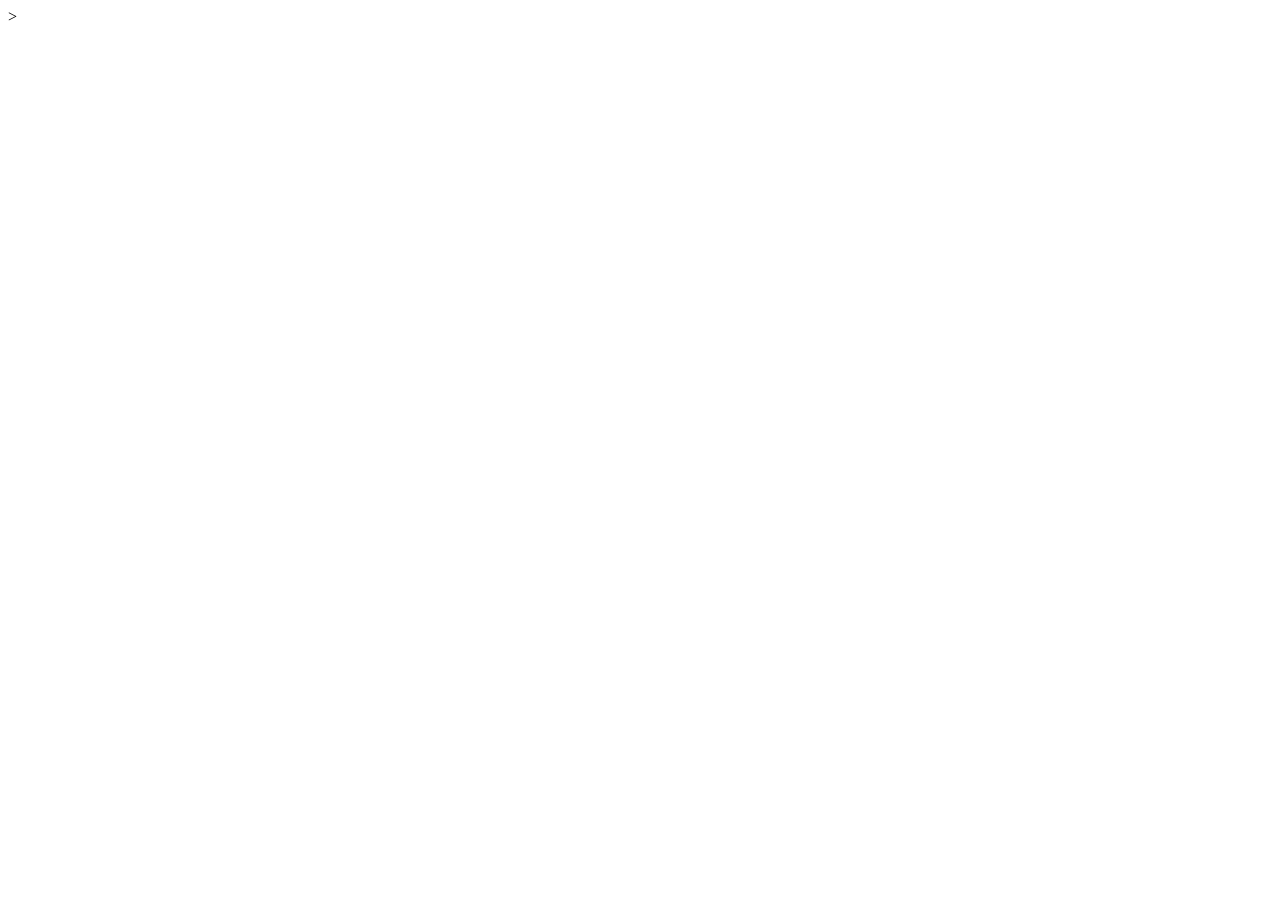
==== Obras.html @ 1e3f7b69 "Inicio" ====
<!DOCTYPE html>
<html lang="es">

<head>
    <meta charset="UTF-8"> 
    <title>Rafael Lozano-Hemmer | Obras</title>

   <link rel="preconnect" href="https://fonts.googleapis.com">
<link rel="preconnect" href="https://fonts.gstatic.com" crossorigin>
<link href="https://fonts.googleapis.com/css2?family=Barlow:ital,wght@0,100;0,200;0,300;0,400;0,500;0,600;0,700;0,800;0,900;1,100;1,200;1,300;1,400;1,500;1,600;1,700;1,800;1,900&display=swap" rel="stylesheet">>

    <link rel="stylesheet" href="css/estilos.css">
</head>

<body>
</body>
</html>
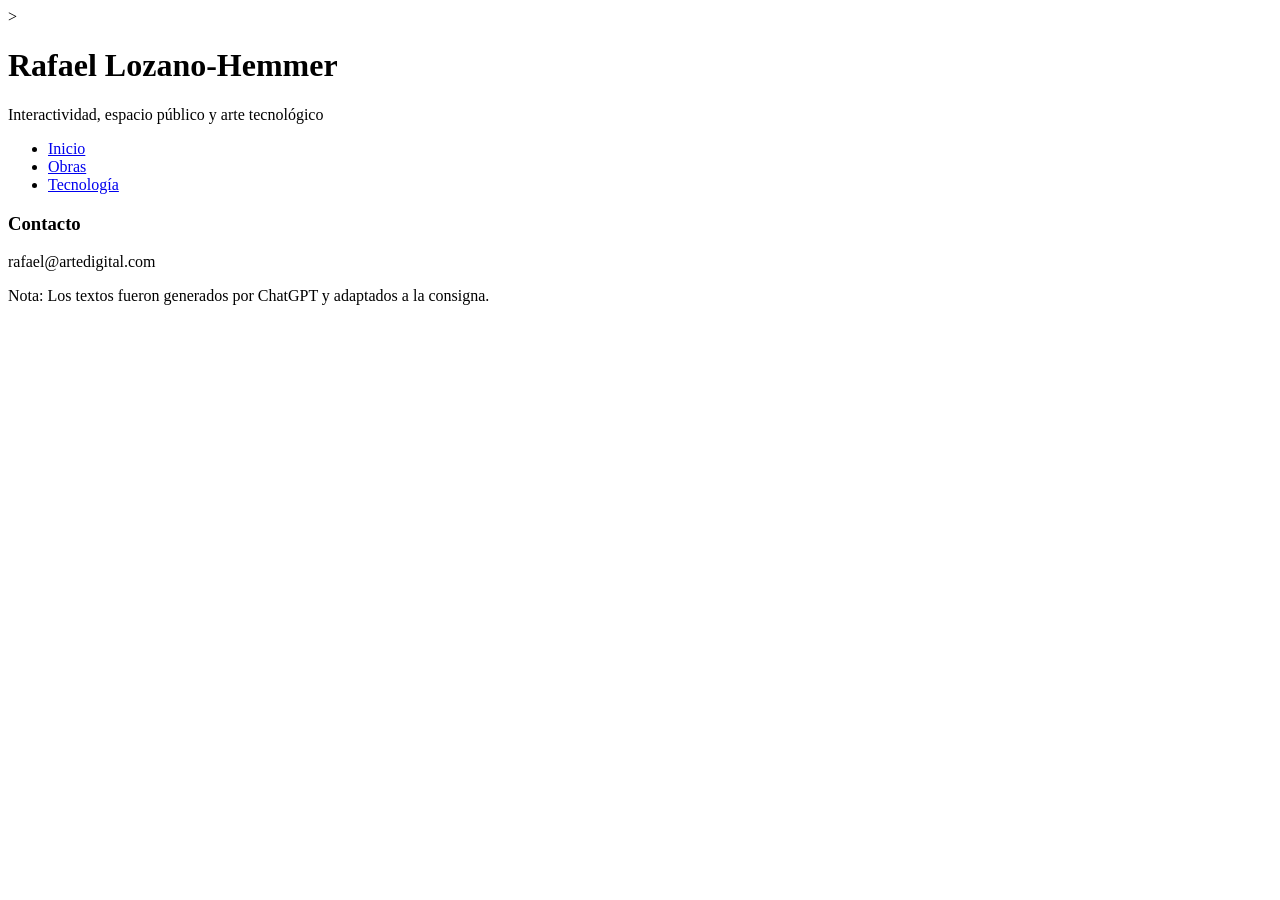
==== commit 351b9f1e: "Estructura HTML" ====
--- a/Obras.html
+++ b/Obras.html
@@ -13,5 +13,51 @@
 </head>
 
 <body>
+    <div class="contenedor">
+
+<header>
+
+<h1>Rafael Lozano-Hemmer</h1>
+
+<p>Interactividad, espacio público y arte tecnológico</p>
+
+</header>
+
+
+<nav>
+
+<ul>
+
+<li><a href="index.html">Inicio</a></li>
+
+<li><a href="obras.html">Obras</a></li>
+
+<li><a href="tecnologia.html">Tecnología</a></li>
+
+</ul>
+
+</nav>
+
+
+<main>
+
+<!-- galería de obras -->
+
+</main>
+
+
+<footer>
+
+<h3>Contacto</h3>
+
+<p>rafael@artedigital.com</p>
+
+<p>
+Nota: Los textos fueron generados por ChatGPT y adaptados a la consigna.
+</p>
+
+</footer>
+
+</div>
 </body>
 </html>
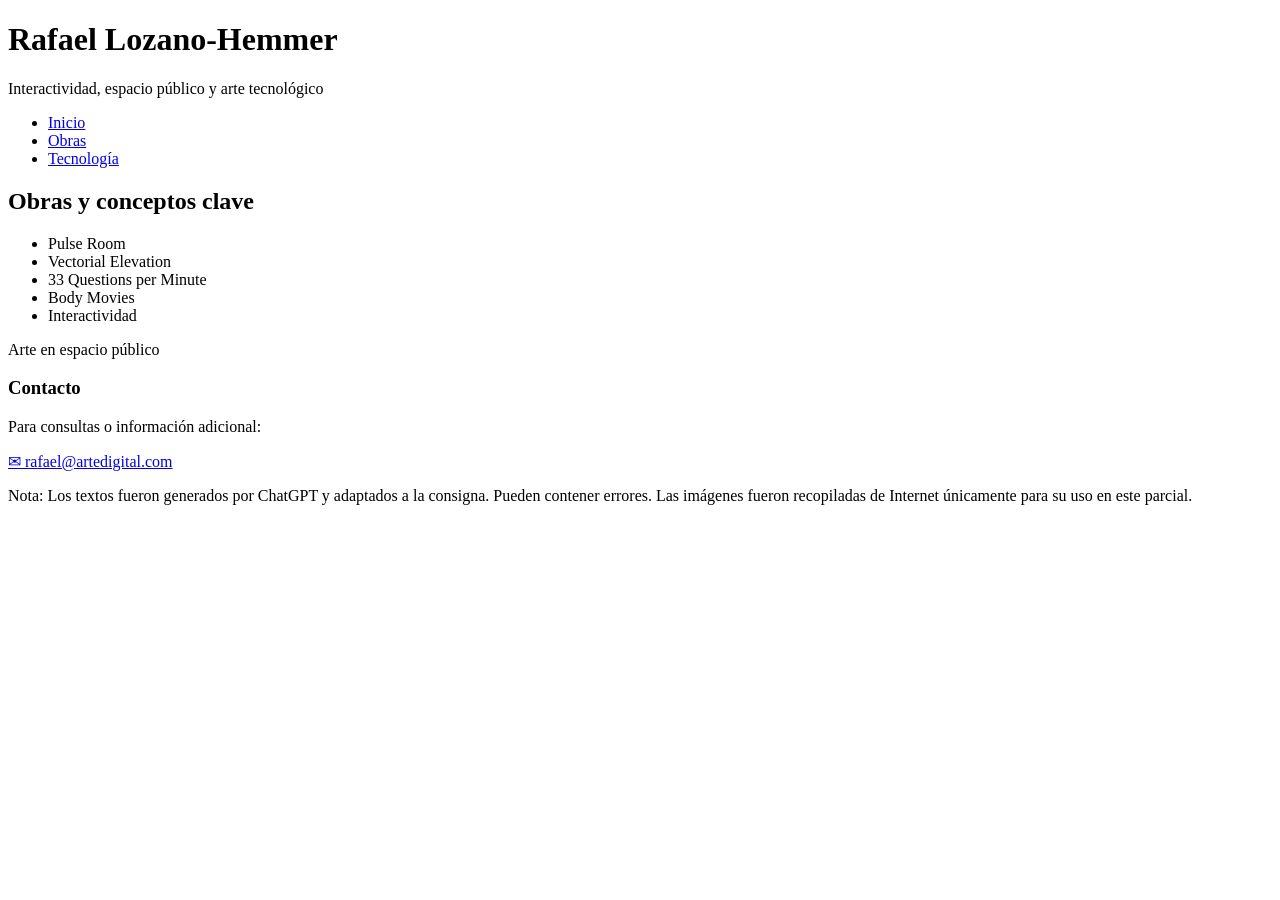
==== commit 1dc988a8: "Cuerpo (HTML Y CSS) guardado 1" ====
--- a/Obras.html
+++ b/Obras.html
@@ -7,7 +7,7 @@
 
    <link rel="preconnect" href="https://fonts.googleapis.com">
 <link rel="preconnect" href="https://fonts.gstatic.com" crossorigin>
-<link href="https://fonts.googleapis.com/css2?family=Barlow:ital,wght@0,100;0,200;0,300;0,400;0,500;0,600;0,700;0,800;0,900;1,100;1,200;1,300;1,400;1,500;1,600;1,700;1,800;1,900&display=swap" rel="stylesheet">>
+<link href="https://fonts.googleapis.com/css2?family=Orbitron:wght@400;700&display=swap" rel="stylesheet">
 
     <link rel="stylesheet" href="css/estilos.css">
 </head>
@@ -40,24 +40,44 @@
 
 
 <main>
+    <section class="caja">
 
-<!-- galería de obras -->
+<h2>Obras y conceptos clave</h2>
 
+<ul>
+    <li>Pulse Room</li>
+    <li>Vectorial Elevation</li>
+    <li>33 Questions per Minute</li>
+    <li>Body Movies</li>
+    <li>Interactividad</li>
+</ul>
+Arte en espacio público
+
+</section> 
 </main>
 
 
 <footer>
 
-<h3>Contacto</h3>
+<div class="contacto">
 
-<p>rafael@artedigital.com</p>
+    <h3>Contacto</h3>
 
-<p>
-Nota: Los textos fueron generados por ChatGPT y adaptados a la consigna.
+    <p>Para consultas o información adicional:</p>
+
+    <a href="mailto:rafael@artedigital.com" class="mail">
+        ✉ rafael@artedigital.com
+    </a>
+
+</div>
+
+
+<p class="nota">
+    Nota: Los textos fueron generados por ChatGPT y adaptados a la consigna. 
+    Pueden contener errores. Las imágenes fueron recopiladas de Internet únicamente para su uso en este parcial.
 </p>
 
 </footer>
-
 </div>
 </body>
 </html>
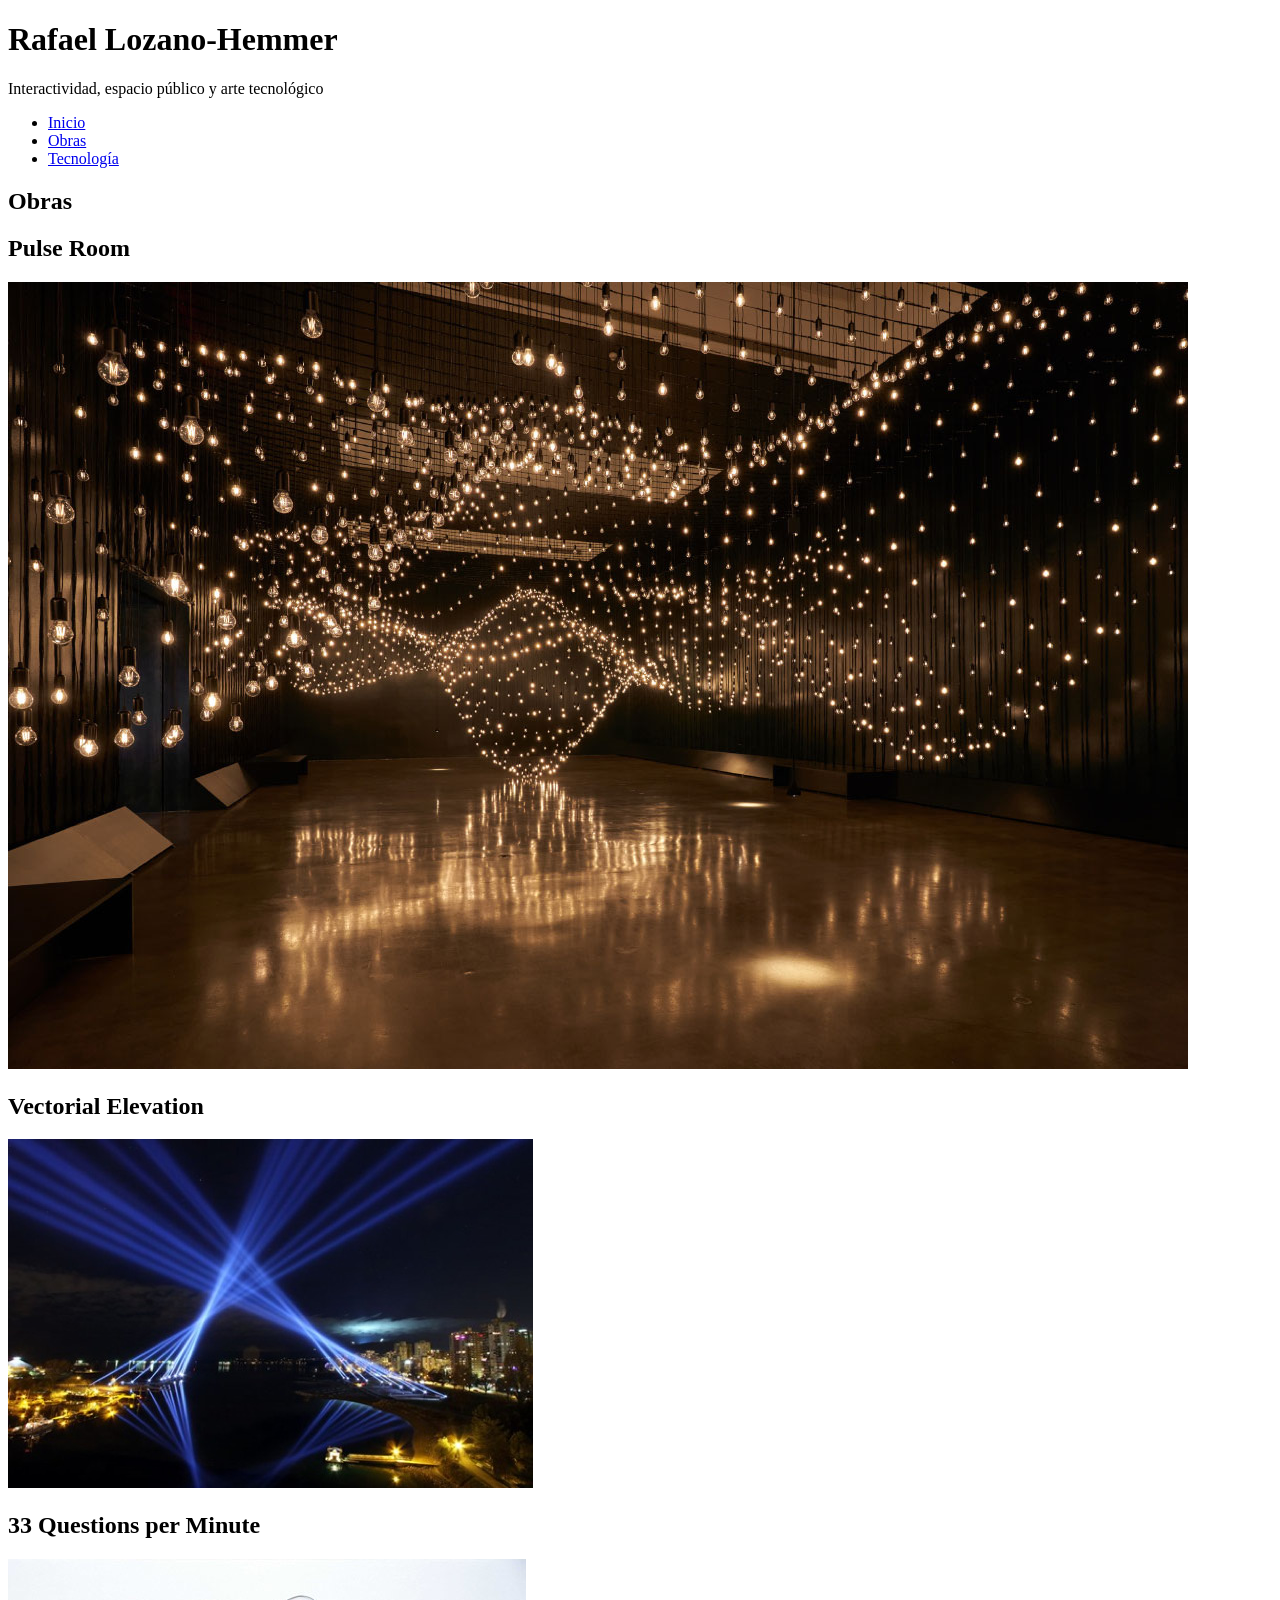
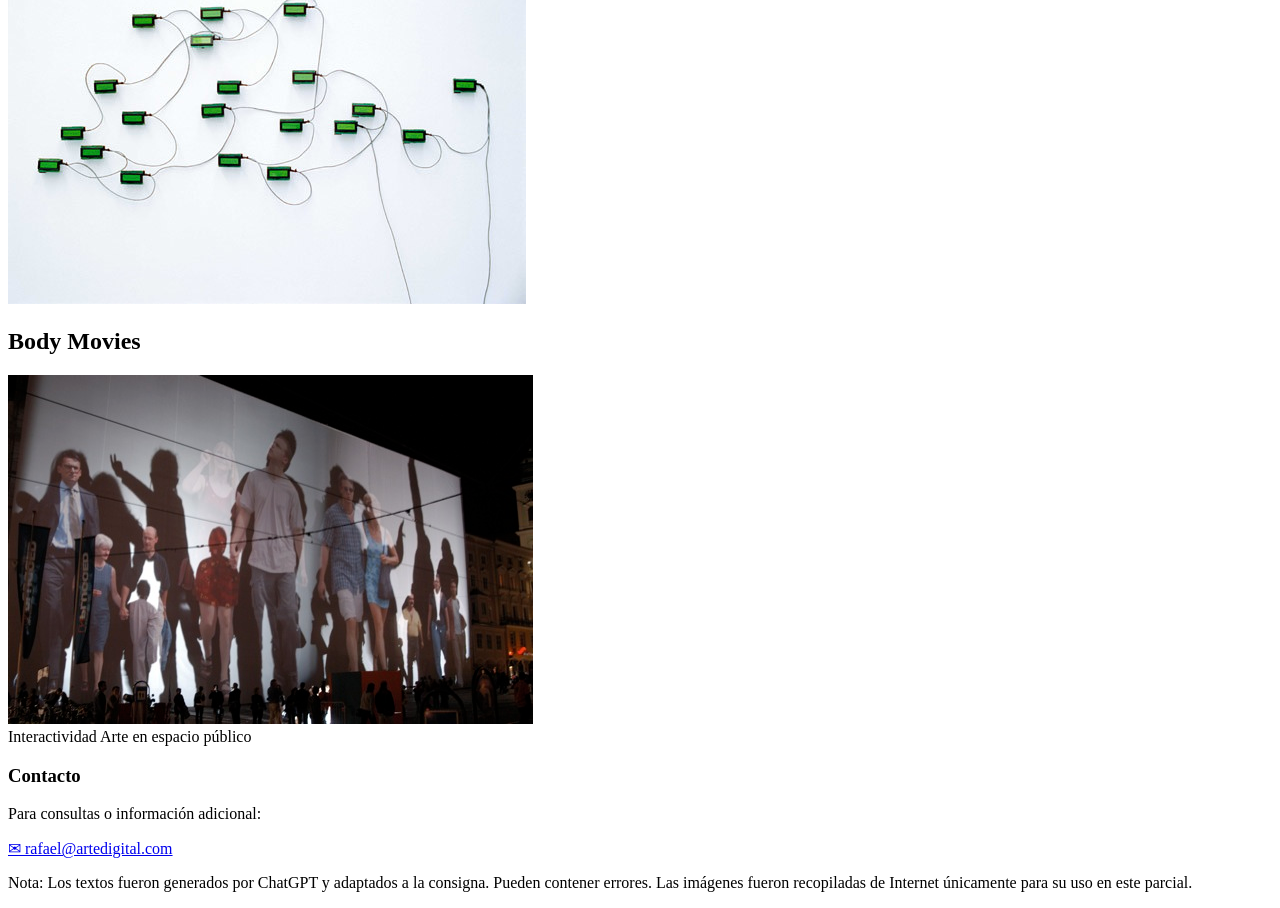
==== commit c89c797e: "IMAGENES Y VIDEO" ====
--- a/Obras.html
+++ b/Obras.html
@@ -42,18 +42,51 @@
 <main>
     <section class="caja">
 
-<h2>Obras y conceptos clave</h2>
+<h2>Obras </h2>
 
-<ul>
-    <li>Pulse Room</li>
-    <li>Vectorial Elevation</li>
-    <li>33 Questions per Minute</li>
-    <li>Body Movies</li>
-    <li>Interactividad</li>
-</ul>
+<section class="galeria-obras">
+
+    <article class="obra">
+
+        <h2>Pulse Room</h2>
+
+        <img src="img/lozano-hemmer-5.jpg" alt="Pulse Room"> <alt="Pulse Room, una instalación con luces colgantes que se iluminan al ritmo del pulso de los visitantes>
+
+    </article>
+
+
+    <article class="obra">
+
+        <h2>Vectorial Elevation</h2>
+
+        <img src="img/lozano-hemmer-6.jpg" alt="Vectorial Elevation"> <alt="Vectorial Elevation, una instalación al aire libre con luces que se elevan y bajan en respuesta a la presencia de las personas>
+
+    </article>
+
+
+    <article class="obra">
+
+        <h2>33 Questions per Minute</h2>
+
+        <img src="img/lozano-hemmer-7.jpg" alt="33 Questions per Minute"> <alt="33 Questions per Minute, una instalación que presenta preguntas formuladas por el público a través de una pantalla interactiva>
+
+    </article>
+
+
+    <article class="obra">
+
+        <h2>Body Movies</h2>
+
+        <img src="img/lozano-hemmer-8.jpg" alt="Body Movies"> <alt="Body Movies, una instalación que utiliza cámaras para grabar y proyectar las imágenes de las personas en tiempo real, creando una película colectiva>
+
+    </article>
+
+</section>
+Interactividad
 Arte en espacio público
 
-</section> 
+    </section>
+
 </main>
 
 
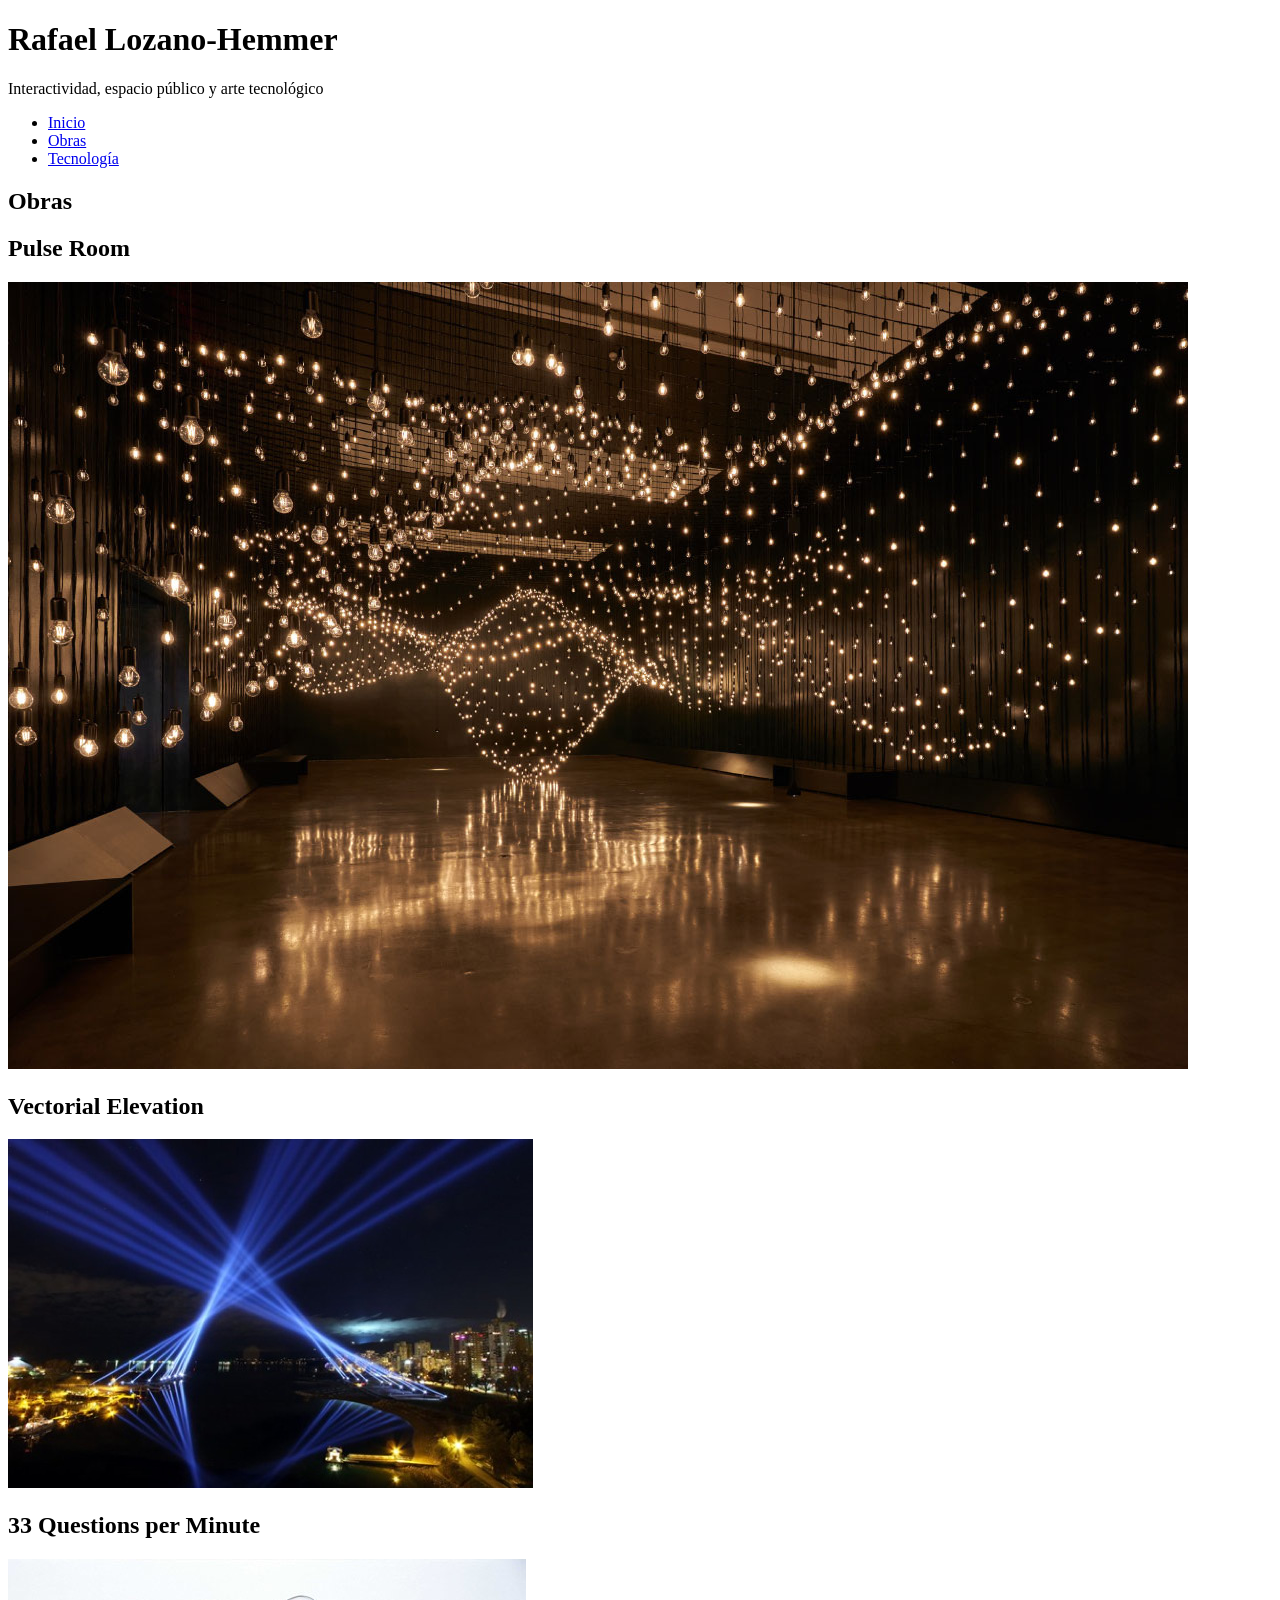
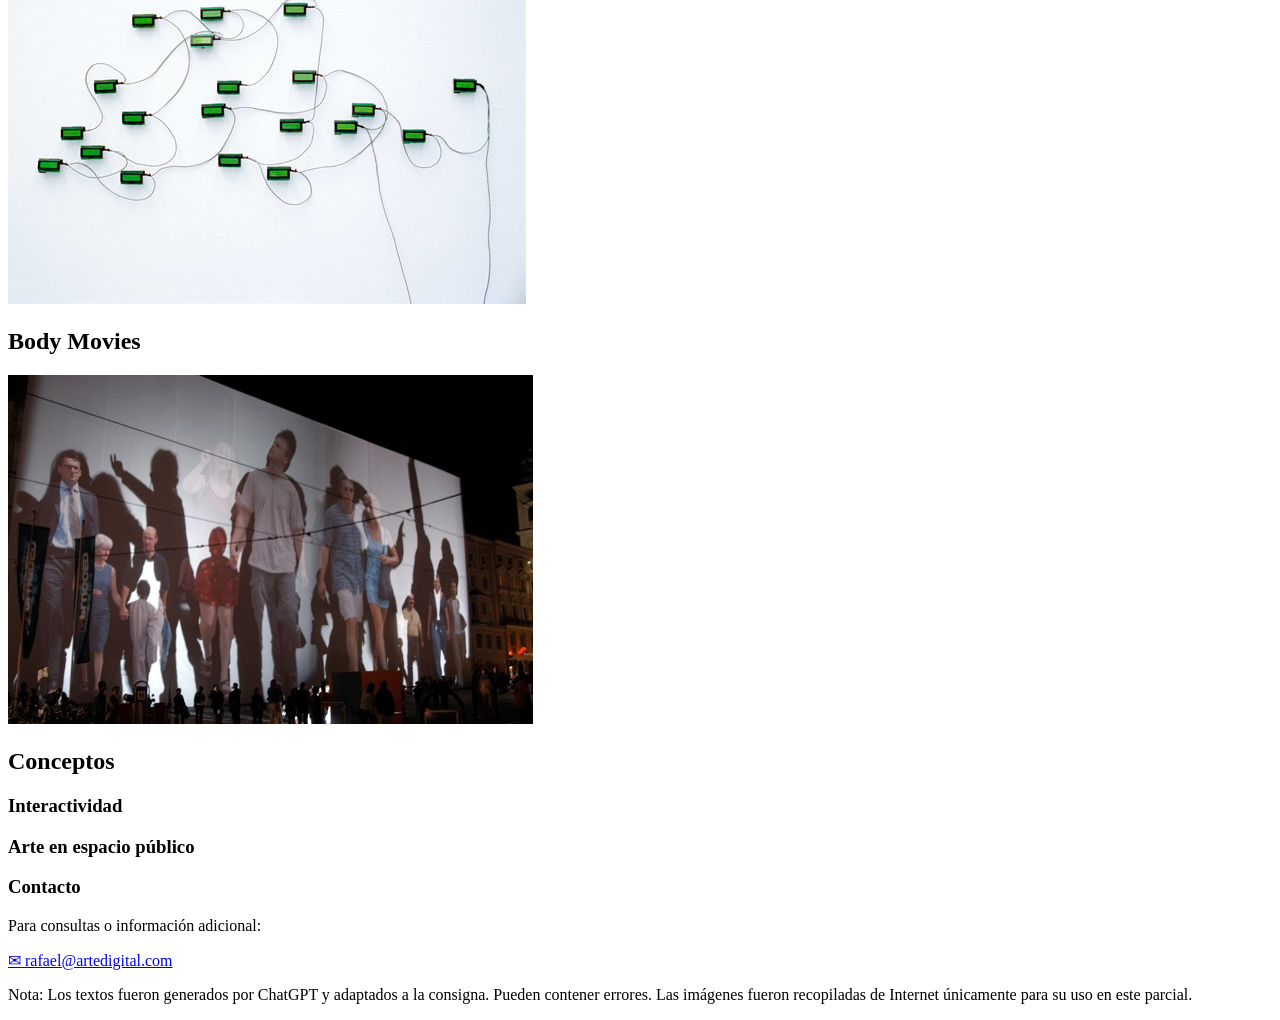
==== commit dc0dda26: "Detalles" ====
--- a/Obras.html
+++ b/Obras.html
@@ -82,10 +82,25 @@
     </article>
 
 </section>
-Interactividad
-Arte en espacio público
 
-    </section>
+<section class="conceptos">
+
+<h2>Conceptos</h2> 
+
+    <div class="concepto">
+
+        <h3>Interactividad</h3>
+
+    </div>
+
+
+    <div class="concepto">
+
+        <h3>Arte en espacio público</h3>
+
+    </div>
+
+</section>
 
 </main>
 
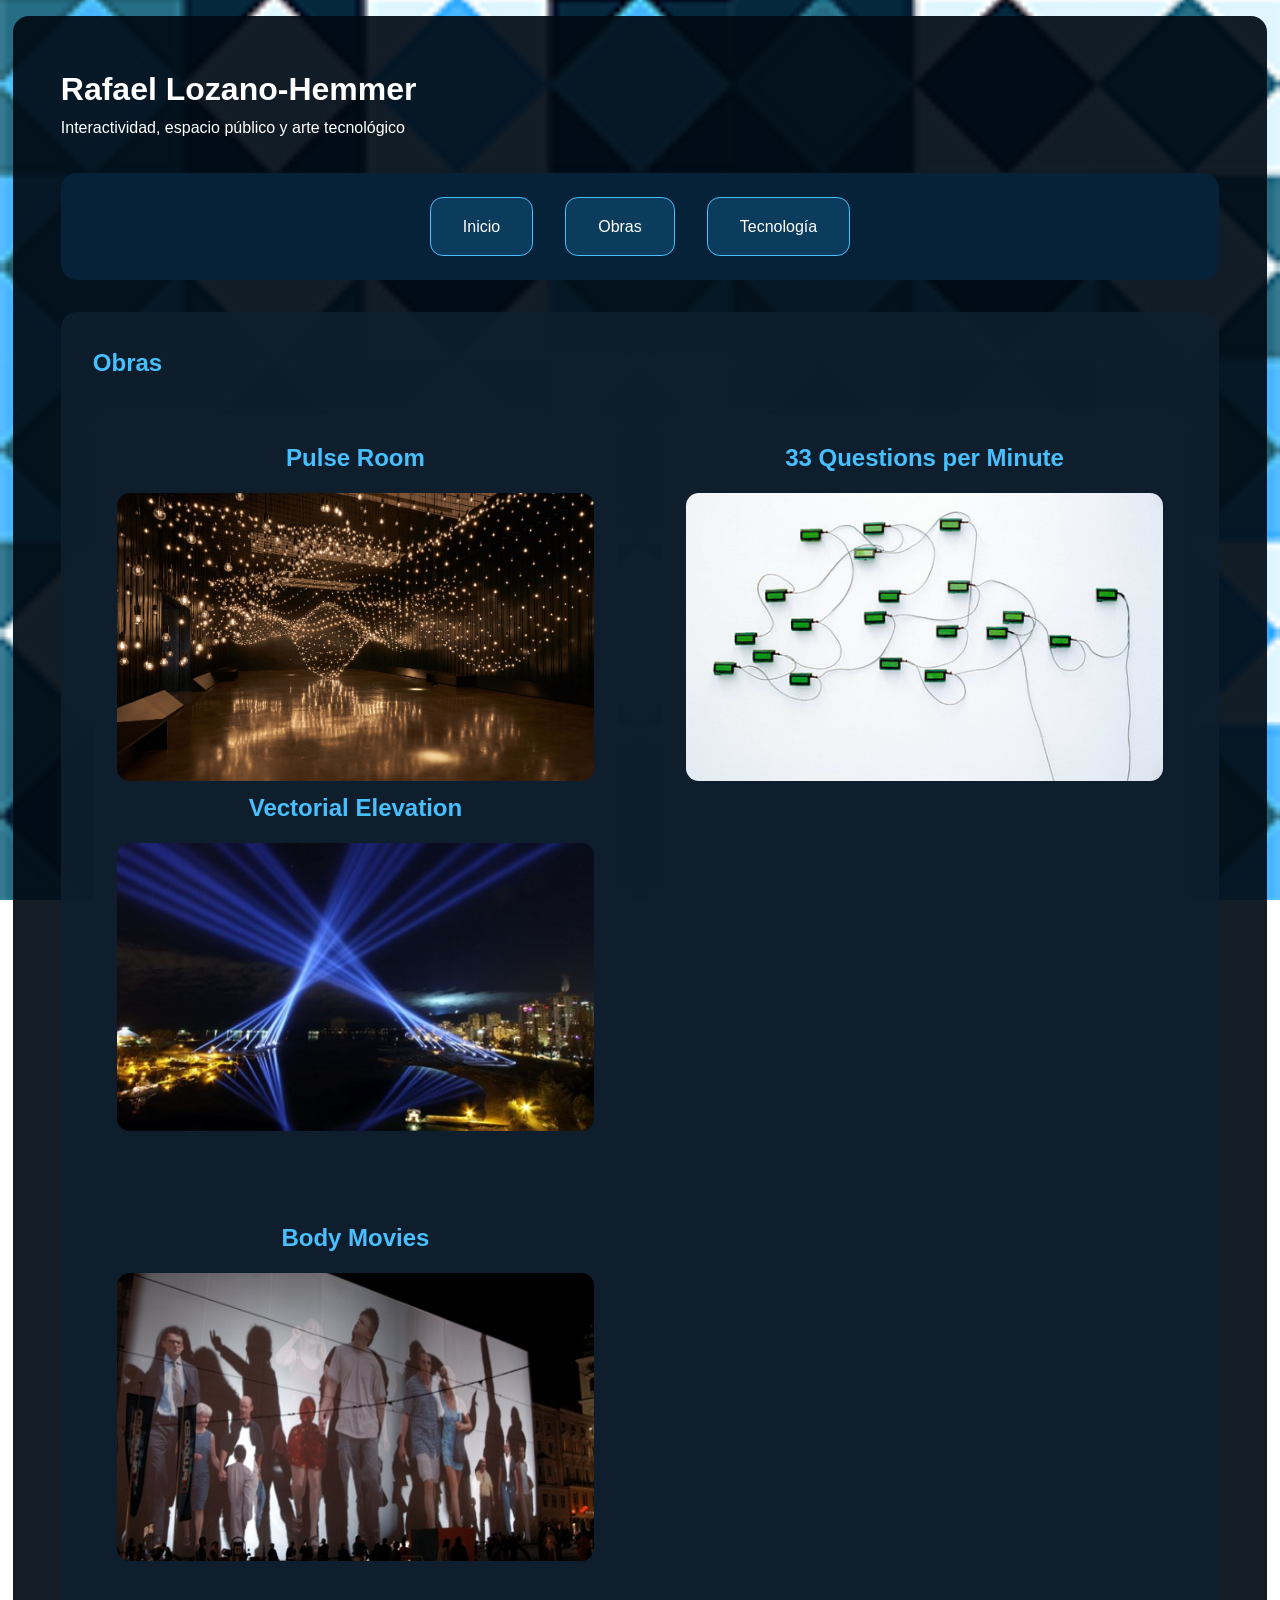
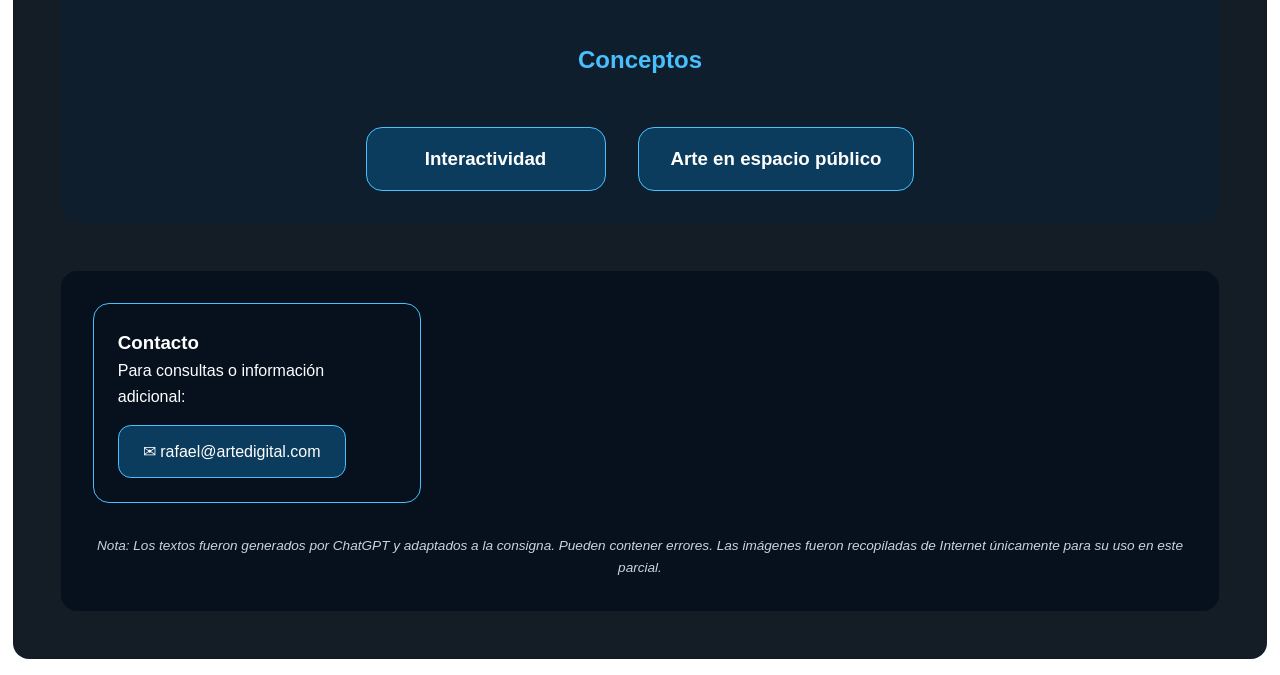
==== commit 48cead8e: "Correcciones" ====
--- a/Obras.html
+++ b/Obras.html
@@ -9,7 +9,7 @@
 <link rel="preconnect" href="https://fonts.gstatic.com" crossorigin>
 <link href="https://fonts.googleapis.com/css2?family=Orbitron:wght@400;700&display=swap" rel="stylesheet">
 
-    <link rel="stylesheet" href="css/estilos.css">
+    <link rel="stylesheet" href="CSS/estilos.css">
 </head>
 
 <body>
@@ -30,9 +30,9 @@
 
 <li><a href="index.html">Inicio</a></li>
 
-<li><a href="obras.html">Obras</a></li>
+<li><a href="Obras.html">Obras</a></li>
 
-<li><a href="tecnologia.html">Tecnología</a></li>
+<li><a href="Tecnologia.html">Tecnología</a></li>
 
 </ul>
 
@@ -50,7 +50,7 @@
 
         <h2>Pulse Room</h2>
 
-        <img src="img/lozano-hemmer-5.jpg" alt="Pulse Room"> <alt="Pulse Room, una instalación con luces colgantes que se iluminan al ritmo del pulso de los visitantes>
+        <img src="img/lozano-hemmer-5.jpg" alt="Pulse Room, una instalación con luces colgantes que se iluminan al ritmo del pulso de los visitantes>
 
     </article>
 
@@ -59,7 +59,7 @@
 
         <h2>Vectorial Elevation</h2>
 
-        <img src="img/lozano-hemmer-6.jpg" alt="Vectorial Elevation"> <alt="Vectorial Elevation, una instalación al aire libre con luces que se elevan y bajan en respuesta a la presencia de las personas>
+        <img src="img/lozano-hemmer-6.jpg" alt="Vectorial Elevation, una instalación al aire libre con luces que se elevan y bajan en respuesta a la presencia de las personas">
 
     </article>
 
@@ -68,7 +68,7 @@
 
         <h2>33 Questions per Minute</h2>
 
-        <img src="img/lozano-hemmer-7.jpg" alt="33 Questions per Minute"> <alt="33 Questions per Minute, una instalación que presenta preguntas formuladas por el público a través de una pantalla interactiva>
+        <img src="img/lozano-hemmer-7.jpg" alt="33 Questions per Minute, una instalación que presenta preguntas formuladas por el público a través de una pantalla interactiva">
 
     </article>
 
@@ -77,7 +77,7 @@
 
         <h2>Body Movies</h2>
 
-        <img src="img/lozano-hemmer-8.jpg" alt="Body Movies"> <alt="Body Movies, una instalación que utiliza cámaras para grabar y proyectar las imágenes de las personas en tiempo real, creando una película colectiva>
+        <img src="img/lozano-hemmer-8.jpg" alt="Body Movies, una instalación que utiliza cámaras para grabar y proyectar las imágenes de las personas en tiempo real, creando una película colectiva">
 
     </article>
 
--- a/CSS/estilos.css
+++ b/CSS/estilos.css
@@ -0,0 +1,532 @@
+
+/* RESET */
+
+*{
+    margin:0;
+    padding:0;
+    box-sizing:border-box;
+}
+
+
+/* ESTILOS GENERALES */
+
+body{
+
+    background-image:url("../img/fondo.png");
+
+    background-size:cover;
+
+    background-position:center;
+
+    background-attachment:fixed;
+
+    font-family:Arial, sans-serif;
+
+    color:white;
+
+    line-height:1.6;
+
+}
+
+.presentacion{
+
+    display:flex;
+
+    align-items:center;
+
+    gap:2rem;
+
+    background-color:rgba(15,30,45,.90);
+
+    padding:2rem;
+
+    border-radius:1rem;
+
+    margin-bottom:2rem;
+
+}
+
+
+.presentacion img{
+
+    width:30%;
+
+    border-radius:1rem;
+
+}
+
+
+.texto-presentacion{
+
+    width:70%;
+
+}
+
+
+.texto-presentacion h2{
+
+    font-family:'Orbitron', sans-serif;
+
+    color:#48bfff;
+
+    margin-bottom:1rem;
+}
+
+
+/* CONTENEDOR PRINCIPAL */
+
+.contenedor{
+
+    width:98%;
+
+    max-width:1600px;
+
+    min-height:95vh;
+
+    margin:1rem auto;
+
+    padding:3rem;
+
+    background-color:rgba(0,10,20,.92);
+
+    border-radius:1rem;
+
+}
+
+/* CAJAS DE CONTENIDO */
+
+.caja{
+
+    background-color:rgba(15,30,45,.90);
+
+    padding:2rem;
+
+    margin-bottom:2rem;
+
+    border-radius:1rem;
+
+}
+
+
+/* TÍTULOS DE CADA CAJA */
+
+.caja h2{
+
+    font-family:'Orbitron', sans-serif;
+
+    color:#48bfff;
+
+    margin-bottom:1rem;
+
+}
+
+
+/* PÁRRAFOS */
+
+.caja p{
+
+    line-height:1.8;
+
+}
+
+
+/* PORTADA INDEX */
+
+.portada{
+
+    position:relative;
+
+    width:100%;
+
+    height:30rem;
+
+    overflow:hidden;
+
+    border-radius:1rem;
+
+    margin-bottom:2rem;
+
+}
+
+
+/* IMAGEN DE FONDO */
+
+.portada img{
+
+    width:100%;
+
+    height:100%;
+
+    object-fit:cover;
+
+}
+
+
+/* CAPA OSCURA PARA LEER EL TEXTO */
+
+.portada::before{
+
+    content:"";
+
+    position:absolute;
+
+    top:0;
+    left:0;
+
+    width:100%;
+    height:100%;
+
+    background:rgba(0,0,0,.45);
+
+}
+
+
+/* TEXTO SOBRE LA IMAGEN */
+
+.titulo-portada{
+
+    position:absolute;
+
+    top:50%;
+    left:50%;
+
+    transform:translate(-50%,-50%);
+
+    text-align:center;
+
+    z-index:2;
+
+    width:80%;
+
+}
+
+
+.titulo-portada h1{
+
+    font-family:'Orbitron', sans-serif;
+
+    font-size:3rem;
+
+    color:white;
+
+    margin-bottom:1rem;
+
+}
+
+
+.titulo-portada p{
+
+    font-size:1.3rem;
+
+}
+
+
+/* CAJA GRANDE DEL MENÚ */
+
+nav{
+
+    width:100%;
+
+    background-color:#062238;
+
+    padding:1.5rem;
+
+    margin:2rem 0;
+
+    border-radius:1rem;
+
+}
+
+
+/* MENÚ HORIZONTAL */
+
+nav ul{
+
+    list-style:none;
+
+    display:flex;
+
+    justify-content:center;
+
+    gap:2rem;
+
+}
+
+
+/* CAJAS INDIVIDUALES */
+
+nav a{
+
+    display:block;
+
+    background-color:#0c3c5d;
+
+    color:white;
+
+    text-decoration:none;
+
+    padding:1rem 2rem;
+
+    border-radius:.8rem;
+
+    border:.1rem solid #48bfff;
+
+    transition:.4s;
+
+}
+
+
+/* EFECTO HOVER */
+
+nav a:hover{
+
+    background-color:#48bfff;
+
+    color:black;
+
+    transform:translateY(-4px);
+
+}
+
+/* VIDEO */
+
+.video{
+
+    background-color:rgba(15,30,45,.90);
+
+    padding:2rem;
+
+    border-radius:1rem;
+
+    margin-top:3rem;
+
+    margin-bottom:2rem;
+
+}
+
+
+.video h2{
+
+    font-family:'Orbitron', sans-serif;
+
+    color:#48bfff;
+
+    margin-bottom:1.5rem;
+
+    text-align:center;
+
+}
+
+
+.video iframe{
+
+    width:100%;
+
+    height:35rem;
+
+    border:none;
+
+    border-radius:1rem;
+}
+
+/* FOOTER */
+
+footer{
+
+    margin-top:3rem;
+
+    padding:2rem;
+
+    background:#06111d;
+
+    border-radius:1rem;
+
+}
+
+
+/* CAJA CONTACTO */
+
+.contacto{
+
+    width:30%;
+
+    min-width:280px;
+
+    padding:1.5rem;
+
+    border:.1rem solid #48bfff;
+
+    border-radius:1rem;
+
+    margin-bottom:2rem;
+
+    text-align:left;
+
+}
+
+
+/* BOTÓN MAIL */
+
+.mail{
+
+    display:inline-block;
+
+    margin-top:1rem;
+
+    text-decoration:none;
+
+    color:white;
+
+    background:#0c3c5d;
+
+    padding:.8rem 1.5rem;
+
+    border-radius:.8rem;
+
+    border:.1rem solid #48bfff;
+
+    transition:.4s;
+
+}
+
+
+/* NOTA AL PIE */
+
+.nota{
+
+    font-style:italic;
+
+    font-size:.85rem;
+
+    color:#c6d5df;
+
+    text-align:center;
+
+}
+
+/* GALERÍA DE OBRAS */
+
+.galeria-obras{
+
+    display:flex;
+
+    flex-wrap:wrap;
+
+    justify-content:space-between;
+
+    gap:2rem;
+
+    margin:2rem 0;
+
+}
+
+
+/* CADA OBRA */
+
+.obra{
+
+    width:48%;
+
+    background-color:rgba(15,30,45,.90);
+
+    padding:1.5rem;
+
+    border-radius:1rem;
+
+    text-align:center;
+
+}
+
+
+.obra h2{
+
+    font-family:'Orbitron', sans-serif;
+
+    color:#48bfff;
+
+    margin-bottom:1rem;
+
+}
+
+
+.obra img{
+
+    width:100%;
+
+    height:18rem;
+
+    object-fit:cover;
+
+    border-radius:.8rem;
+
+    transition:.4s;
+
+}
+
+
+.obra img:hover{
+
+    transform:scale(1.03);
+
+}
+
+/* CONCEPTOS */
+
+.conceptos{
+
+    display:flex;
+
+    justify-content:center;
+
+    align-items:center;
+
+    flex-wrap:wrap;
+
+    gap:2rem;
+
+    margin-top:3rem;
+
+}
+
+
+/* TÍTULO */
+
+.conceptos h2{
+
+    width:100%;
+
+    text-align:center;
+
+    font-family:'Orbitron', sans-serif;
+
+    color:#48bfff;
+
+    margin-bottom:1rem;
+
+}
+
+
+/* CAJAS */
+
+.concepto{
+
+    background-color:#0c3c5d;
+
+    border:.1rem solid #48bfff;
+
+    border-radius:1rem;
+
+    padding:1rem 2rem;
+
+    min-width:15rem;
+
+    text-align:center;
+
+}
+
+
+.concepto h3{
+
+    color:white;
+
+}
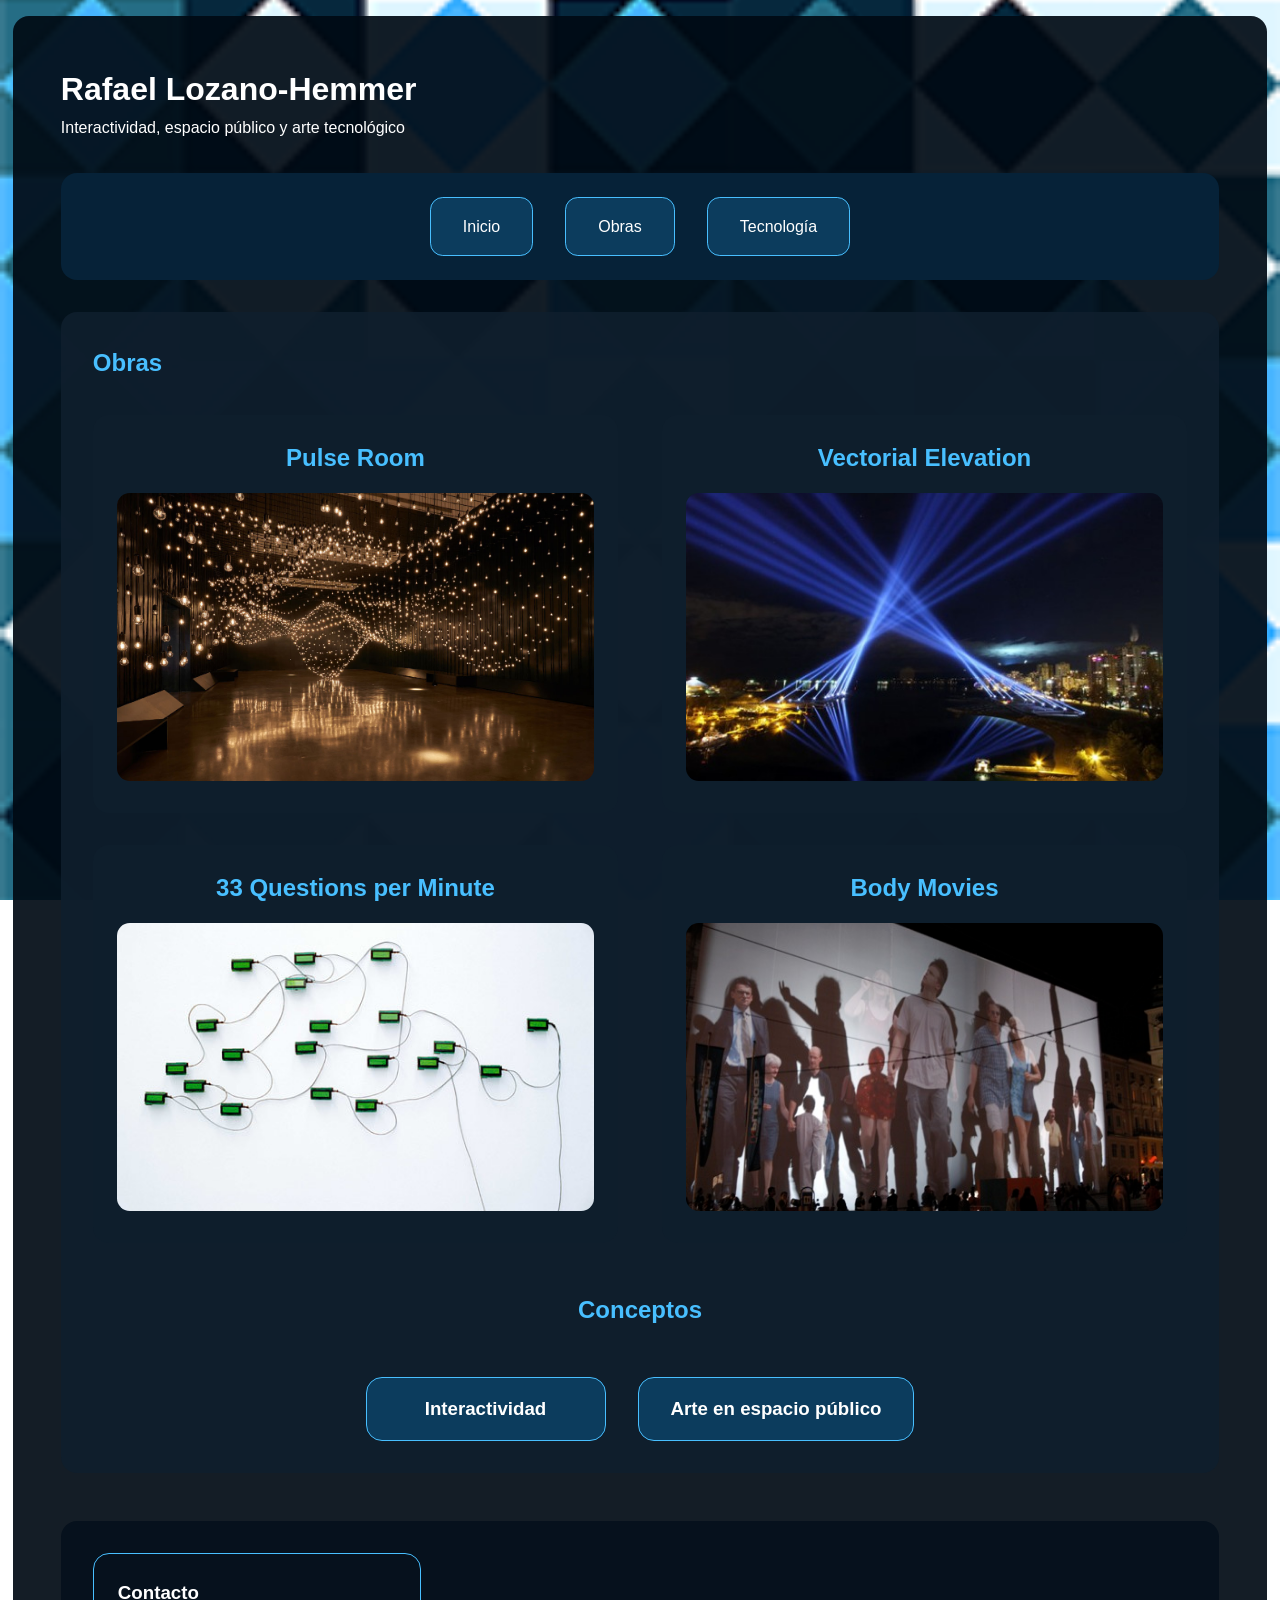
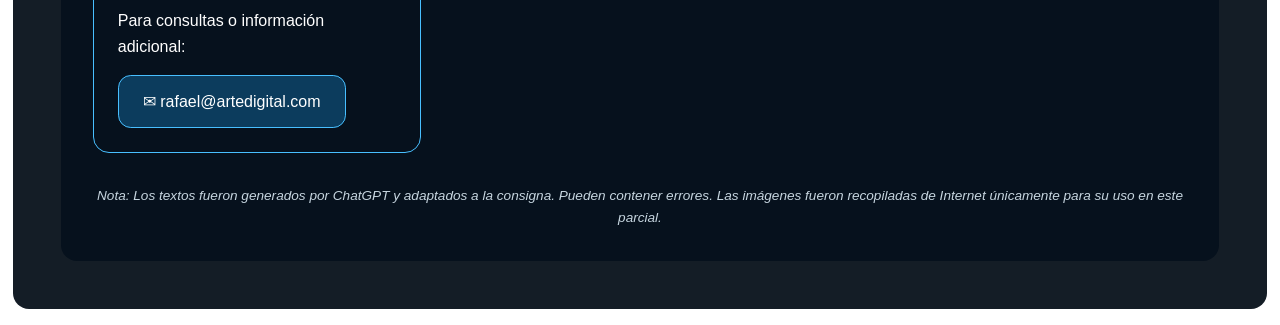
==== commit 7eca60f9: "Correcciones 2" ====
--- a/Obras.html
+++ b/Obras.html
@@ -50,7 +50,7 @@
 
         <h2>Pulse Room</h2>
 
-        <img src="img/lozano-hemmer-5.jpg" alt="Pulse Room, una instalación con luces colgantes que se iluminan al ritmo del pulso de los visitantes>
+        <img src="img/lozano-hemmer-5.jpg" alt="Pulse Room, una instalación con luces colgantes que se iluminan al ritmo del pulso de los visitantes">
 
     </article>
 
@@ -125,7 +125,7 @@
     Pueden contener errores. Las imágenes fueron recopiladas de Internet únicamente para su uso en este parcial.
 </p>
 
+</div>
 </footer>
-</div>
 </body>
 </html>
